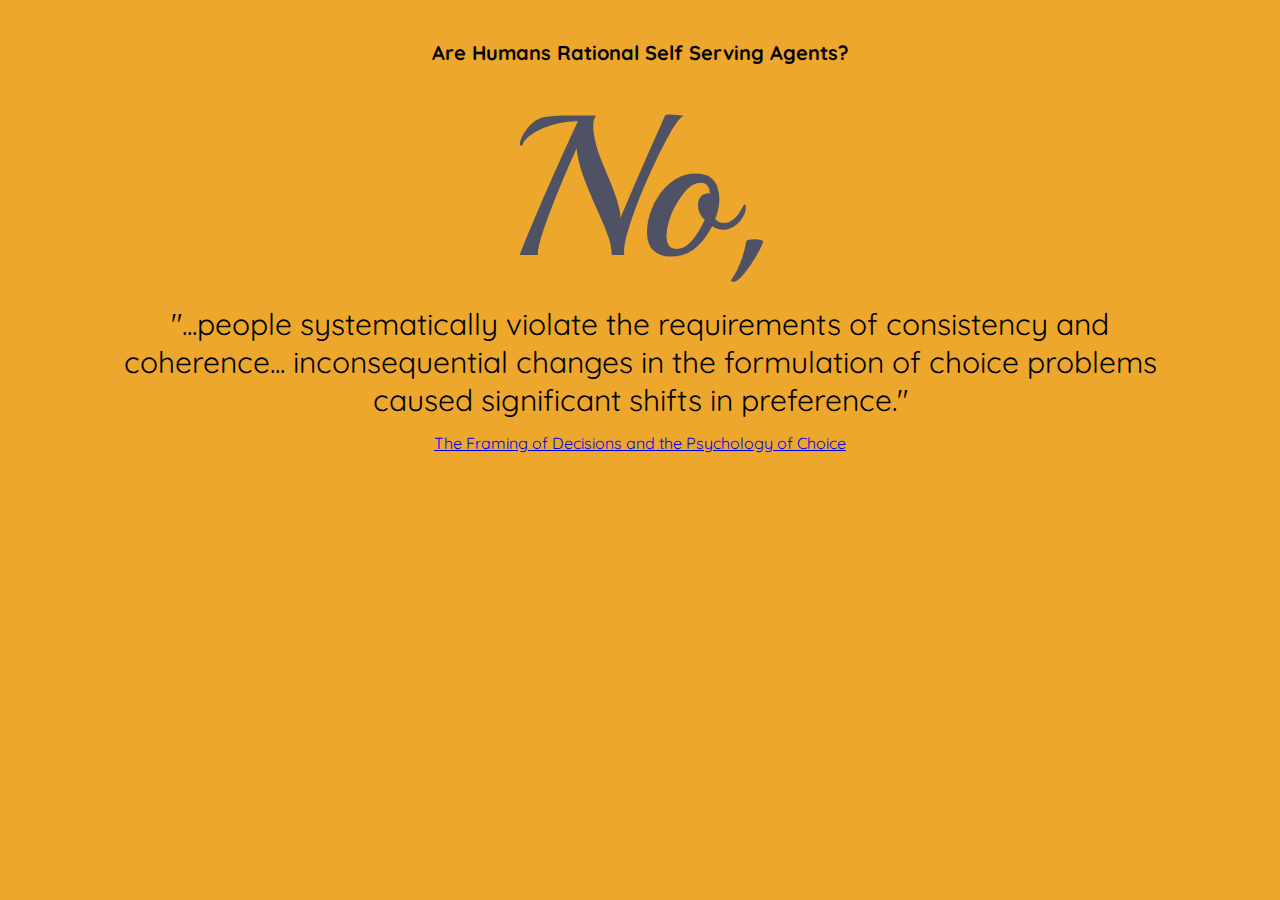
==== index.html @ b8834739 "added index" ====
<!DOCTYPE html>
<html>
	<link href='http://fonts.googleapis.com/css?family=Quicksand' rel='stylesheet' type='text/css'>
	<link href='http://fonts.googleapis.com/css?family=Playball' rel='stylesheet' type='text/css'>
	<head>
		<style>
			body {background-color:#ECA72C}
			p    {color: #4F5165}
		</style>
	</head>
	<body>
		<h1 style="font-family: Quicksand; text-align: center; font-size:20px; margin: 40px 40px -200px 40px;">Are Humans Rational Self Serving Agents?</h1>
		<p style= "font-family: 'Playball', cursive; font-size: 200px; text-align: center; margin-bottom: -100px;">No,</p>
		<!-- <h2 style = "font-family: Quicksand; text-align: center; margin: 70px;">
			According to a 1981 study by Tversky and Kahneman, "people systematically violate the requirements of consistency and coherence... inconsequential changes in the formulation of choice problems caused significant shifts in preference."
		</h2>
		<h3 style="font-family: Quicksand; text-align: center; font-size:14px;">
			<a href="http://www.jstor.org/stable/1685855?seq=1#page_scan_tab_contents">Stable URL</a> 
		</h3> -->
		<div style="font-family: Quicksand; text-align: center; font-size:30px; margin: 90px;"
			><script>
				var quote;
				var title;
				var num = Math.random();
				if (num < .33){
					quote = "\"...people systematically violate the requirements of consistency and coherence... inconsequential changes in the formulation of choice problems caused significant shifts in preference.\"";
					title = "The Framing of Decisions and the Psychology of Choice";
					title = title.link("http://www.jstor.org/stable/1685855");
				}
				if (num >= .33 && num < .66){
					quote = "\"...the sentencing decisions of experienced legal professionals are influenced by irrelevant sentencing demands even if they are blatantly determined at random.\"";
					title = "Playing Dice With Criminal Sentences: The Influence of Irrelevant Anchors on Experts\' Judicial Decision Making";
					title = title.link("http://psp.sagepub.com/content/32/2/188.full.pdf+html");
				}
				if (num >= .66){
					quote = "\"A significant majority chose to repeat the long trial, apparently preferring more pain over less... the most compelling is a rule of temporal monotonicity, which requires that adding moments of pain to the end of an episode can only make the episode worse, and that adding moments of pleasure must make it better. As we shall see, however, the psycology of evaluation does not obey this rule.\"";
					title = "When More Pain Is Preferred to Less: Adding a Better End";
					title = title.link("http://www.jstor.org.ezproxy.carleton.edu/stable/40062570");
				}
				document.write(quote +"<br />");
				title = title.fontsize(3);
				document.write(title +"<br />");
				document.write(link);
			</script>
		<div>
	</body>
</html>
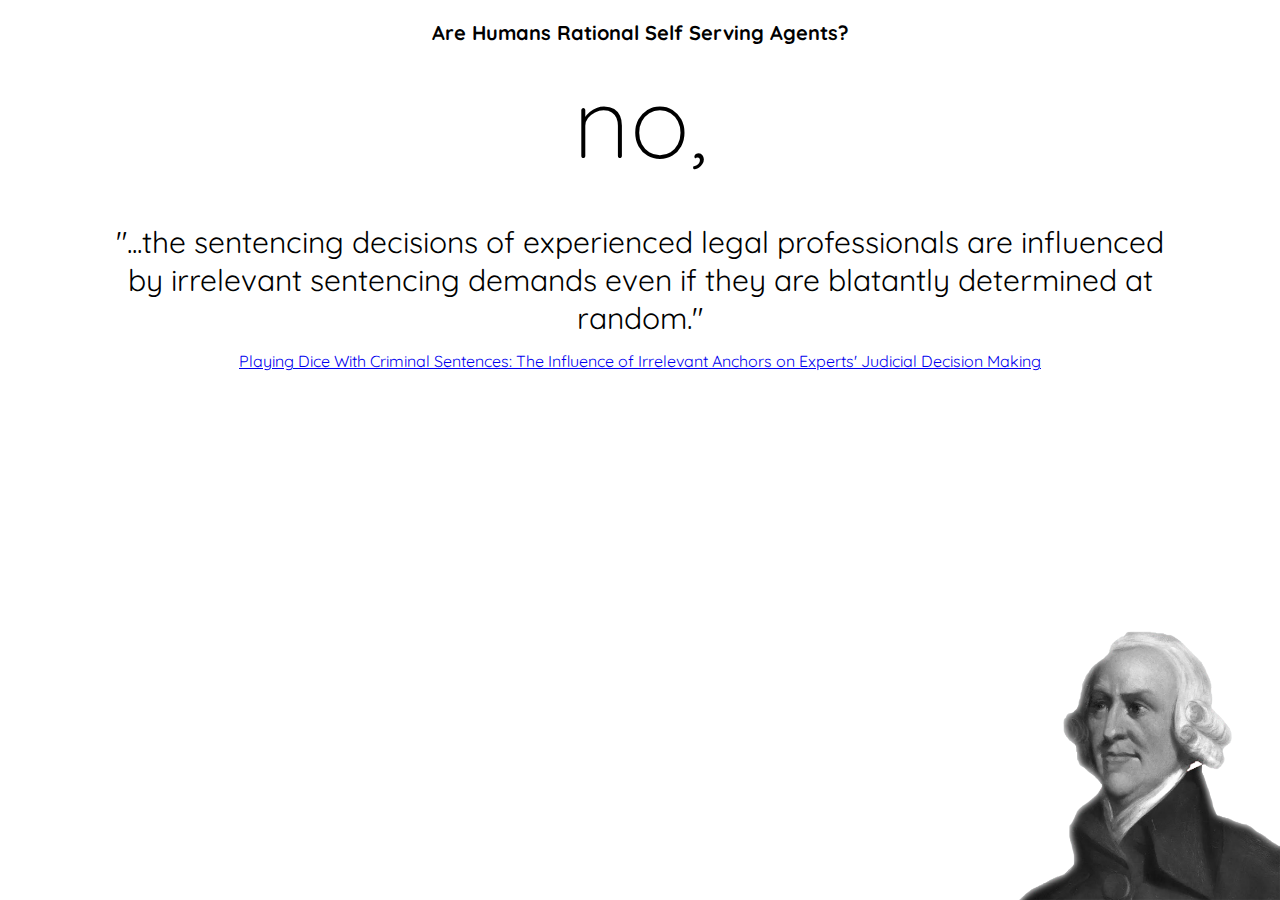
==== commit 5b21cf54: "Merge pull request #1 from schillerk/master" ====
--- a/index.html
+++ b/index.html
@@ -1,31 +1,22 @@
 <!DOCTYPE html>
 <html>
-	<link href='http://fonts.googleapis.com/css?family=Quicksand' rel='stylesheet' type='text/css'>
-	<link href='http://fonts.googleapis.com/css?family=Playball' rel='stylesheet' type='text/css'>
 	<head>
-		<style>
-			body {background-color:#ECA72C}
-			p    {color: #4F5165}
-		</style>
+		<link href='http://fonts.googleapis.com/css?family=Quicksand' rel='stylesheet' type='text/css'>
+		<link href='https://fonts.googleapis.com/css?family=Roboto:400,100,100italic,300,300italic,400italic,500,700,500italic,700italic,900,900italic' rel='stylesheet' type='text/css'>	<link href="custom.css" rel="stylesheet" type="text/css">
 	</head>
 	<body>
-		<h1 style="font-family: Quicksand; text-align: center; font-size:20px; margin: 40px 40px -200px 40px;">Are Humans Rational Self Serving Agents?</h1>
-		<p style= "font-family: 'Playball', cursive; font-size: 200px; text-align: center; margin-bottom: -100px;">No,</p>
-		<!-- <h2 style = "font-family: Quicksand; text-align: center; margin: 70px;">
-			According to a 1981 study by Tversky and Kahneman, "people systematically violate the requirements of consistency and coherence... inconsequential changes in the formulation of choice problems caused significant shifts in preference."
-		</h2>
-		<h3 style="font-family: Quicksand; text-align: center; font-size:14px;">
-			<a href="http://www.jstor.org/stable/1685855?seq=1#page_scan_tab_contents">Stable URL</a> 
-		</h3> -->
-		<div style="font-family: Quicksand; text-align: center; font-size:30px; margin: 90px;"
-			><script>
+		<h1>Are Humans Rational Self Serving Agents?</h1>
+		<h2>no,</h2>
+		<img id="smith" src="smith.png">
+		<p>
+			<script>
 				var quote;
 				var title;
 				var num = Math.random();
 				if (num < .33){
 					quote = "\"...people systematically violate the requirements of consistency and coherence... inconsequential changes in the formulation of choice problems caused significant shifts in preference.\"";
 					title = "The Framing of Decisions and the Psychology of Choice";
-					title = title.link("http://www.jstor.org/stable/1685855");
+					title = title.link("http://psych.hanover.edu/classes/cognition/papers/tversky81.pdf");
 				}
 				if (num >= .33 && num < .66){
 					quote = "\"...the sentencing decisions of experienced legal professionals are influenced by irrelevant sentencing demands even if they are blatantly determined at random.\"";
@@ -33,15 +24,14 @@
 					title = title.link("http://psp.sagepub.com/content/32/2/188.full.pdf+html");
 				}
 				if (num >= .66){
-					quote = "\"A significant majority chose to repeat the long trial, apparently preferring more pain over less... the most compelling is a rule of temporal monotonicity, which requires that adding moments of pain to the end of an episode can only make the episode worse, and that adding moments of pleasure must make it better. As we shall see, however, the psycology of evaluation does not obey this rule.\"";
+					quote = "\"A significant majority chose to repeat the long trial, apparently preferring more pain over less...\"";
 					title = "When More Pain Is Preferred to Less: Adding a Better End";
-					title = title.link("http://www.jstor.org.ezproxy.carleton.edu/stable/40062570");
+					title = title.link("http://brainimaging.waisman.wisc.edu/~perlman/0903-EmoPaper/KahnemanFredricksonSchreiberRedelmeier_1993_WhenMorePainIsPreferredToLess.pdf");
 				}
-				document.write(quote +"<br />");
+				document.write(quote + "<br />");
 				title = title.fontsize(3);
-				document.write(title +"<br />");
-				document.write(link);
+				document.write(title);
 			</script>
-		<div>
+		</p>
 	</body>
 </html>--- a/custom.css
+++ b/custom.css
@@ -0,0 +1,28 @@
+#smith {
+	width: 40%;
+	position: fixed;
+	right: 0;
+	bottom: 0;
+}
+
+body {
+	font-family: Quicksand;
+	text-align: center;
+}
+
+h1 {
+	font-size: 20px;
+	margin-top: 20px;
+}
+
+h2 {
+	font-weight: 300;
+	font-size: 100px;
+	margin-bottom: -50px;
+	margin-top: 0px;
+}
+
+p {
+	font-size:30px;
+	margin: 90px;"
+}